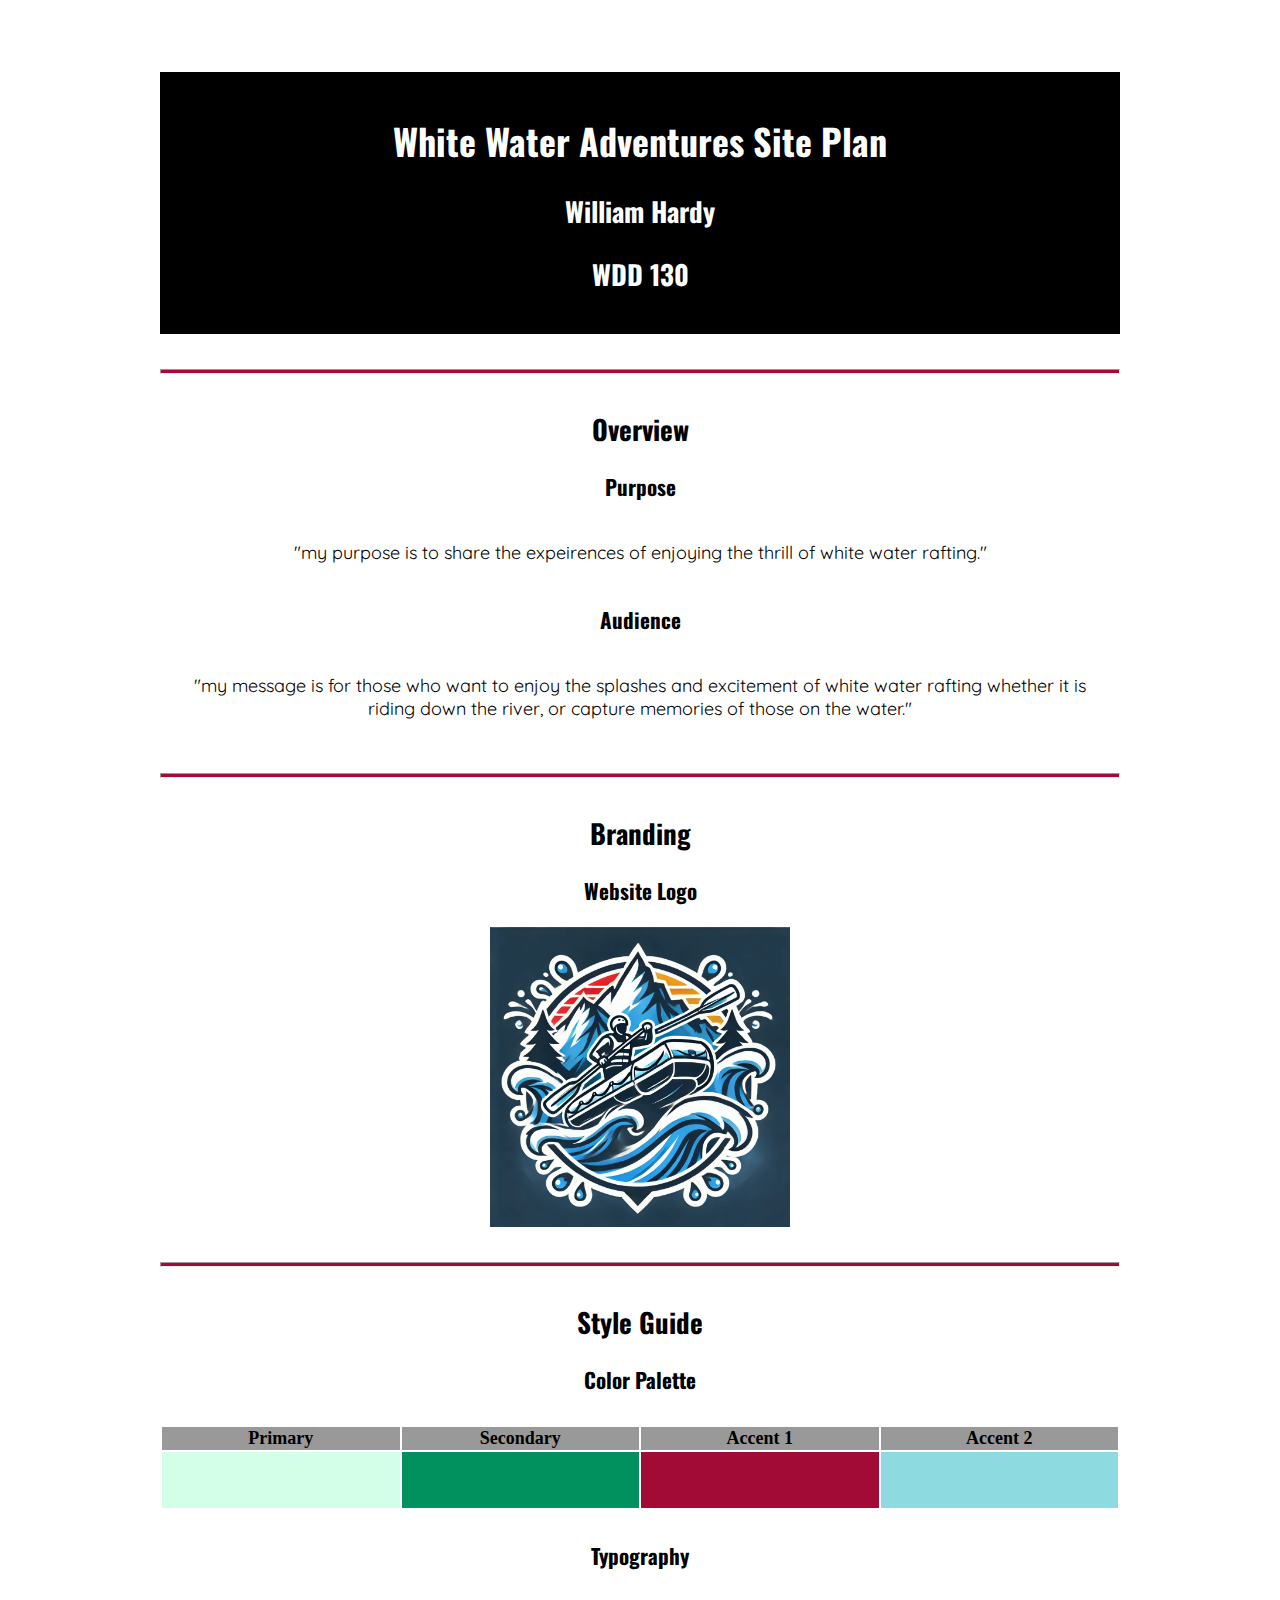
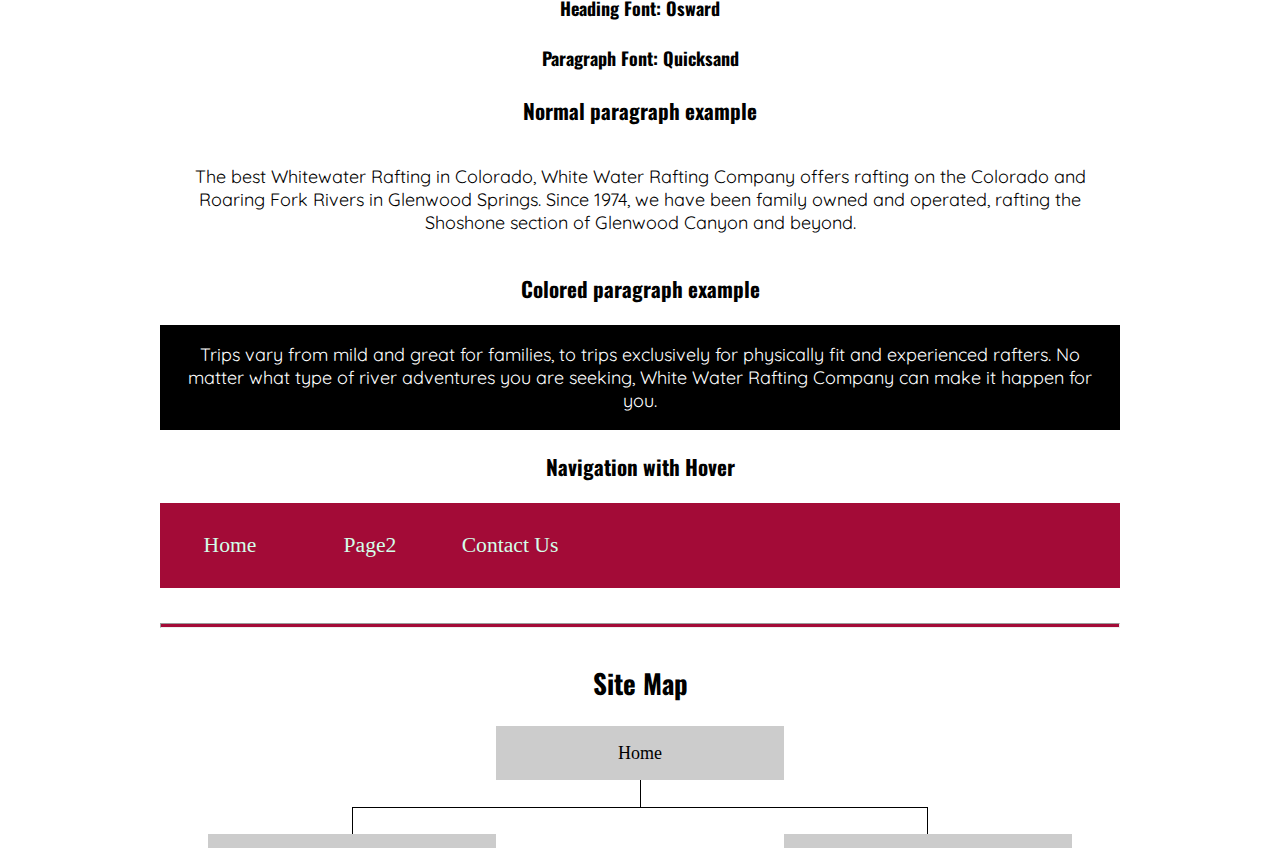
==== index.html @ 11693173 "retry 4" ====
<!DOCTYPE html>
<html lang="en">
<head>
    <meta charset="UTF-8">
    <meta name="viewport" content="width=device-width, initial-scale=1.0">
    <title>White Water Rafting</title>
    <meta http-equiv="refresh" content="0; URL='wwr/site-plan-rafting.html'" />
</head>
<body>
    <p>If you are not redirected, <a href="wwr/site-plan-rafting.html">click here</a>.</p>
</body>
</html>
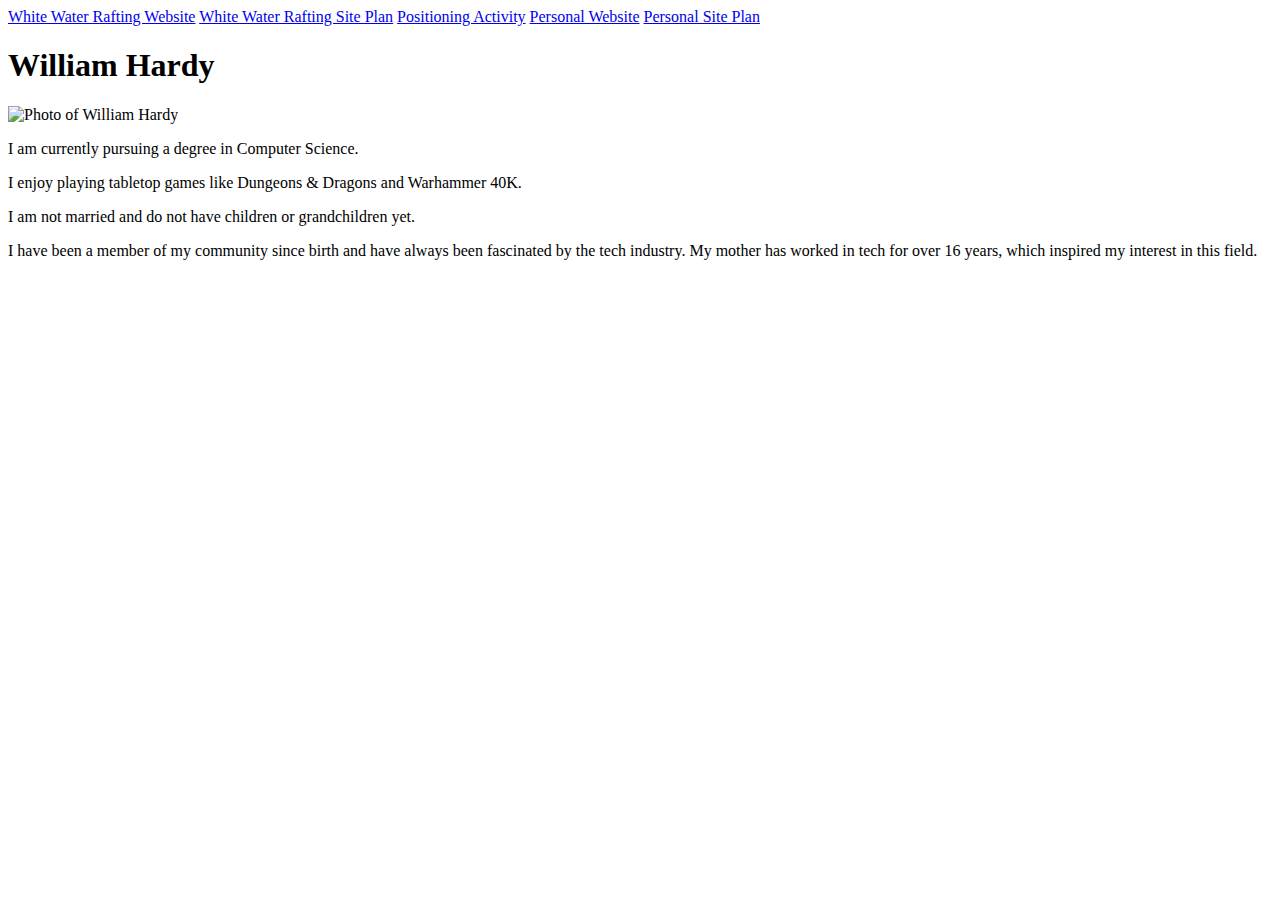
==== commit 8a9ac235: "week 3 part 2" ====
--- a/index.html
+++ b/index.html
@@ -3,10 +3,25 @@
 <head>
     <meta charset="UTF-8">
     <meta name="viewport" content="width=device-width, initial-scale=1.0">
-    <title>White Water Rafting</title>
-    <meta http-equiv="refresh" content="0; URL='wwr/site-plan-rafting.html'" />
+    <title>WDD130 | Home</title>
 </head>
 <body>
-    <p>If you are not redirected, <a href="wwr/site-plan-rafting.html">click here</a>.</p>
+    <header>
+        <nav>
+            <a href="wwr/index.html">White Water Rafting Website</a>
+            <a href="wwr/site-plan-rafting.html">White Water Rafting Site Plan</a>
+            <a href="positioning.html">Positioning Activity</a>
+            <a href="#">Personal Website</a>
+            <a href="#">Personal Site Plan</a>
+        </nav>
+        <main>
+            <h1>William Hardy</h1>
+            <img src="myphoto.jpg" alt="Photo of William Hardy" width="200">
+                <p>I am currently pursuing a degree in Computer Science.</p>
+                <p>I enjoy playing tabletop games like Dungeons & Dragons and Warhammer 40K.</p>
+                <p>I am not married and do not have children or grandchildren yet.</p>
+                <p>I have been a member of my community since birth and have always been fascinated by the tech industry. My mother has worked in tech for over 16 years, which inspired my interest in this field.</p>
+            </main>
+    </header>
 </body>
 </html>
